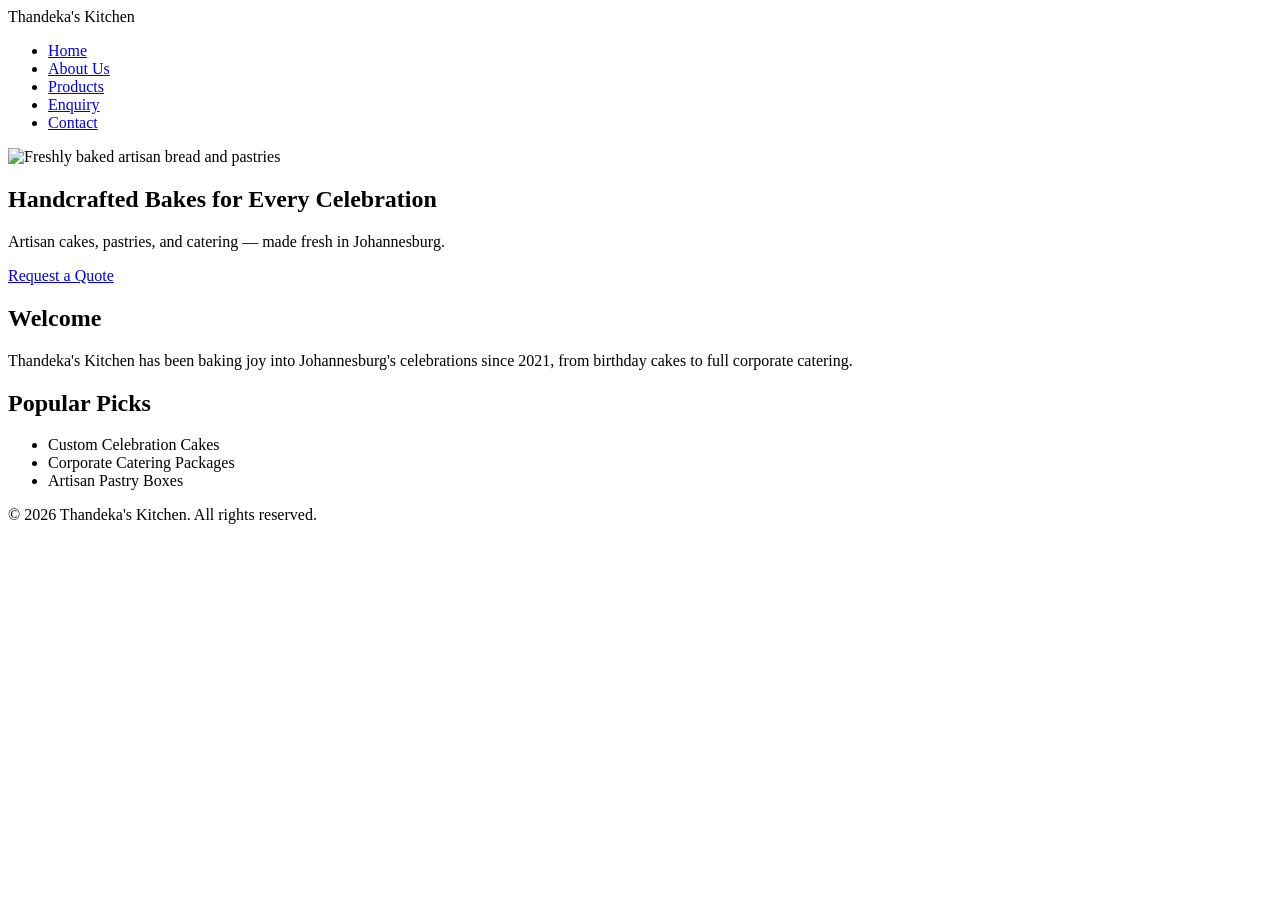
==== index.html @ 2da3014e "Part 1 HTML pages complete and tested" ====
<!DOCTYPE html>
<html lang="en">
<head>
    <meta charset="UTF-8">
    <meta name="viewport" content="width=device-width, initial-scale=1.0">
    <title>Thandeka's Kitchen | Artisan Bakery & Catering</title>
    <link rel="stylesheet" href="css/style.css">
</head>
<body>

    
    <header>
        <div class="logo">Thandeka's Kitchen</div>
        <nav>
            <ul>
                <li><a href="index.html" class="active">Home</a></li>
                <li><a href="about.html">About Us</a></li>
                <li><a href="products.html">Products</a></li>
                <li><a href="enquiry.html">Enquiry</a></li>
                <li><a href="contact.html">Contact</a></li>
            </ul>
        </nav>
    </header>

    
    <main>
        
        <section class="hero">
            <img src="images/hero-bakery.jpg" alt="Freshly baked artisan bread and pastries">
            <h1>Handcrafted Bakes for Every Celebration</h1>
            <p>Artisan cakes, pastries, and catering — made fresh in Johannesburg.</p>
            <a href="enquiry.html" class="cta-button">Request a Quote</a>
        </section>

        
        <section class="intro">
            <h2>Welcome</h2>
            <p>Thandeka's Kitchen has been baking joy into Johannesburg's celebrations since 2021,
               from birthday cakes to full corporate catering.</p>
        </section>

        
        <section class="featured">
            <h2>Popular Picks</h2>
            <ul>
                <li>Custom Celebration Cakes</li>
                <li>Corporate Catering Packages</li>
                <li>Artisan Pastry Boxes</li>
            </ul>
        </section>
    </main>

    
    <footer>
        <p>&copy; 2026 Thandeka's Kitchen. All rights reserved.</p>
    </footer>

    <script src="js/script.js"></script>
</body>
</html>
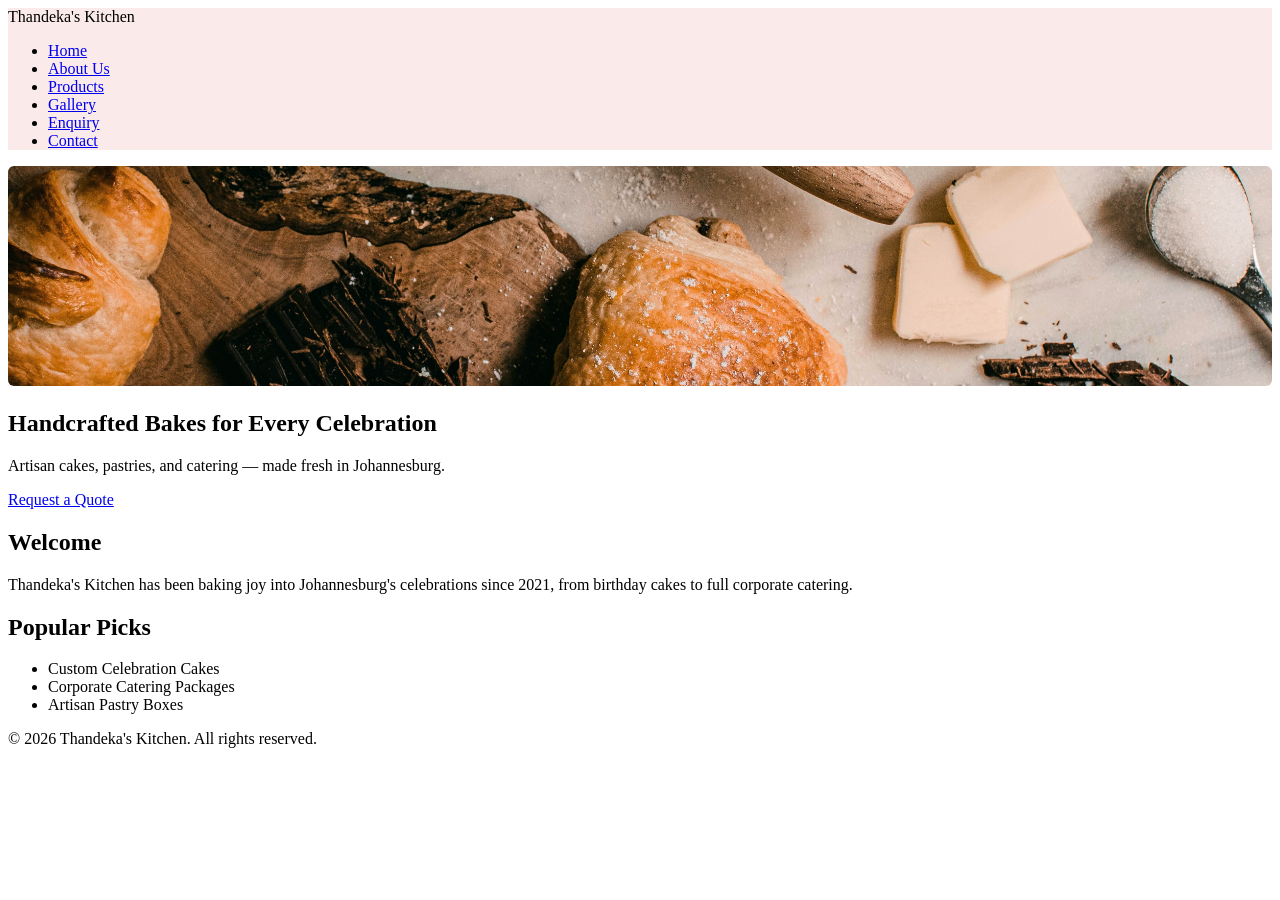
==== commit 03bcbb68: "Update README with Gallery page and colour scheme changes" ====
--- a/index.html
+++ b/index.html
@@ -9,13 +9,15 @@
 <body>
 
     
-    <header>
+    <header style="background-color: #FBEAEA;">
+        
         <div class="logo">Thandeka's Kitchen</div>
         <nav>
             <ul>
                 <li><a href="index.html" class="active">Home</a></li>
                 <li><a href="about.html">About Us</a></li>
                 <li><a href="products.html">Products</a></li>
+                 <li><a href="gallery.html">Gallery</a></li>
                 <li><a href="enquiry.html">Enquiry</a></li>
                 <li><a href="contact.html">Contact</a></li>
             </ul>
@@ -26,7 +28,7 @@
     <main>
         
         <section class="hero">
-            <img src="images/hero-bakery.jpg" alt="Freshly baked artisan bread and pastries">
+            <img src="images/gallery/hero-bakery.jpg" alt="Freshly baked artisan bread and pastries"style="width: 100%; height: 220px; object-fit: cover; border-radius: 6px;">
             <h1>Handcrafted Bakes for Every Celebration</h1>
             <p>Artisan cakes, pastries, and catering — made fresh in Johannesburg.</p>
             <a href="enquiry.html" class="cta-button">Request a Quote</a>
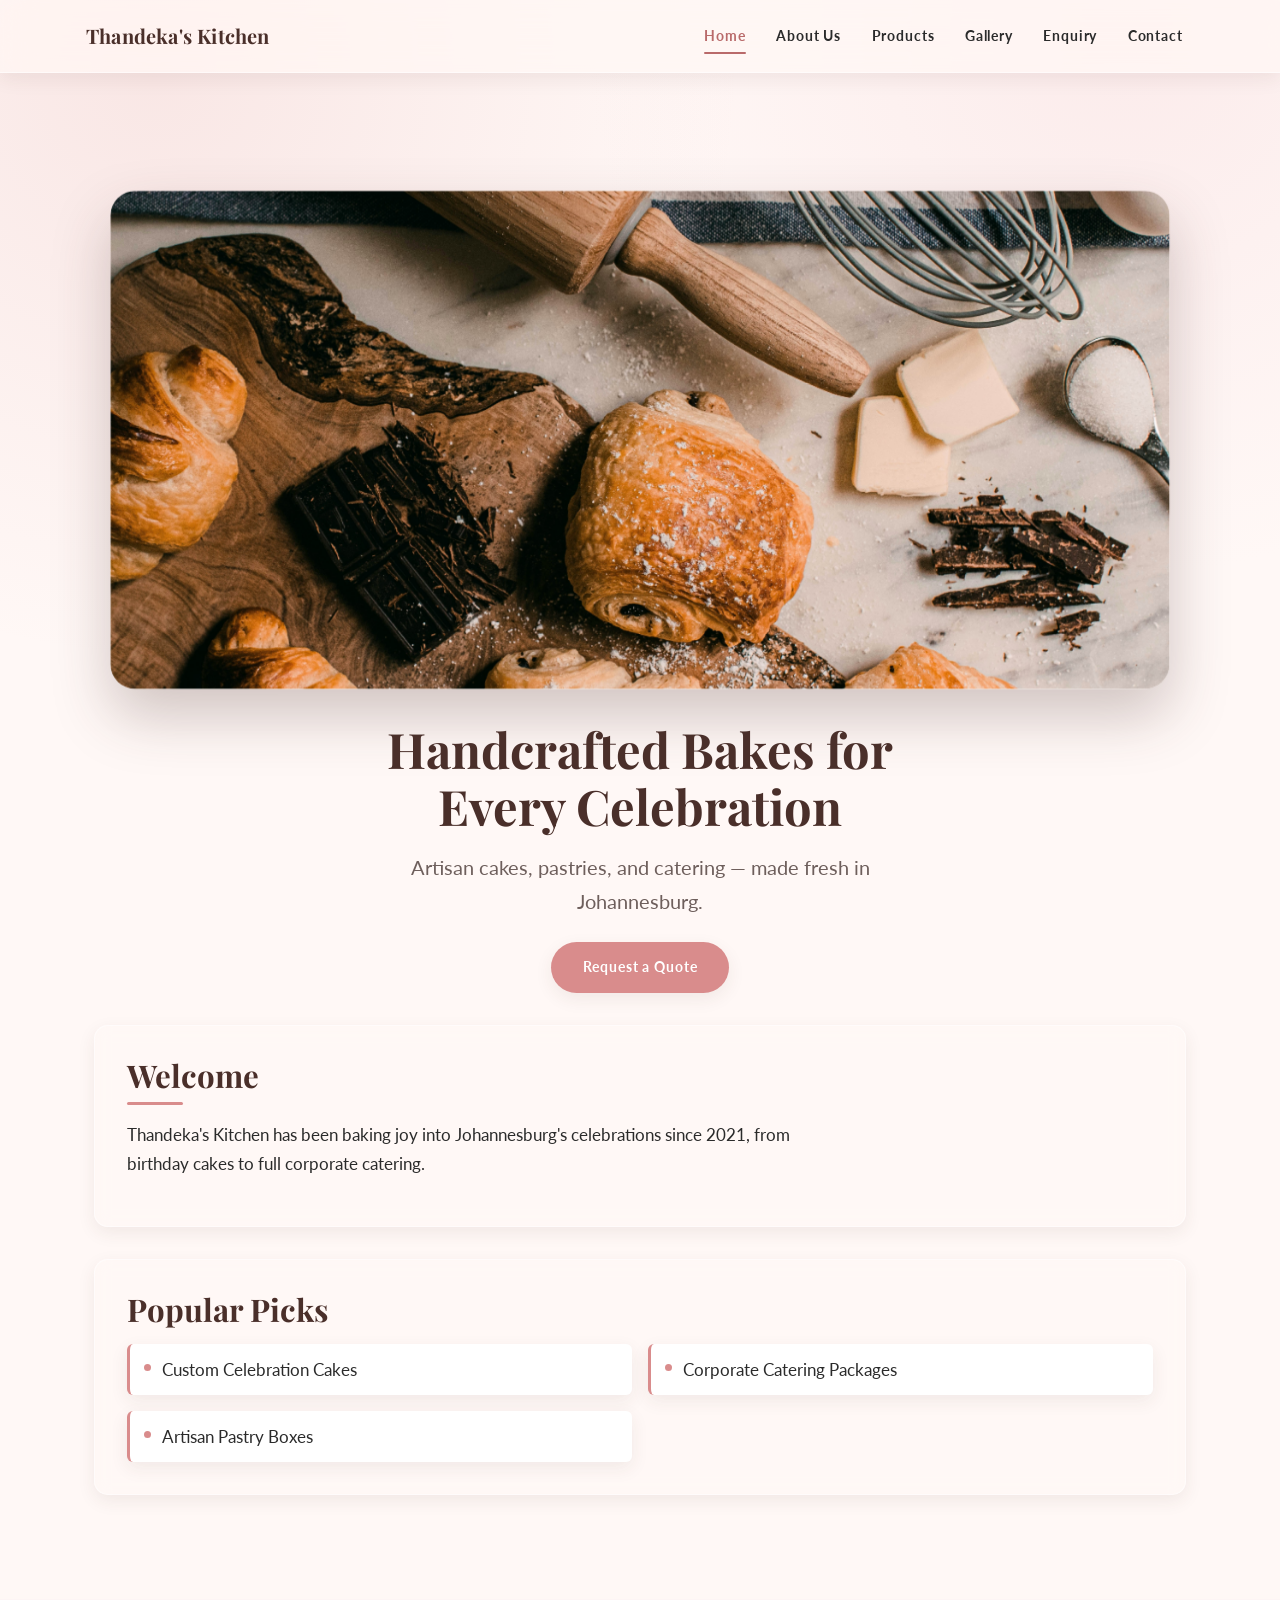
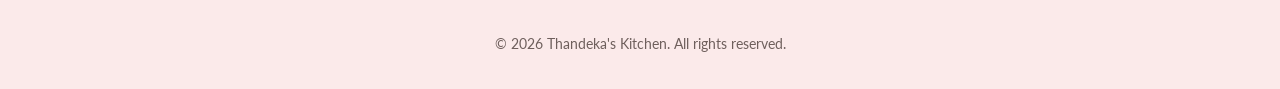
==== commit 68e8f541: "Remove inline styles from HTML and link external stylesheet on all six pages" ====
--- a/index.html
+++ b/index.html
@@ -3,45 +3,68 @@
 <head>
     <meta charset="UTF-8">
     <meta name="viewport" content="width=device-width, initial-scale=1.0">
-    <title>Thandeka's Kitchen | Artisan Bakery & Catering</title>
+    <meta name="description" content="Thandeka's Kitchen is a Johannesburg artisan bakery making custom celebration cakes, pastries and corporate catering since 2021.">
+    <title>Thandeka's Kitchen | Artisan Bakery &amp; Catering</title>
+
+    <!-- Typography: Playfair Display (headings) and Lato (body), as set out in the project proposal -->
+    <link rel="preconnect" href="https://fonts.googleapis.com">
+    <link rel="preconnect" href="https://fonts.gstatic.com" crossorigin>
+    <link href="https://fonts.googleapis.com/css2?family=Lato:wght@400;700&family=Playfair+Display:wght@500;700&display=swap" rel="stylesheet">
+
+    <!-- External stylesheet (Part 2) -->
     <link rel="stylesheet" href="css/style.css">
 </head>
 <body>
 
-    
-    <header style="background-color: #FBEAEA;">
-        
-        <div class="logo">Thandeka's Kitchen</div>
-        <nav>
-            <ul>
-                <li><a href="index.html" class="active">Home</a></li>
-                <li><a href="about.html">About Us</a></li>
-                <li><a href="products.html">Products</a></li>
-                 <li><a href="gallery.html">Gallery</a></li>
-                <li><a href="enquiry.html">Enquiry</a></li>
-                <li><a href="contact.html">Contact</a></li>
-            </ul>
-        </nav>
+    <!-- Keyboard users can jump straight past the navigation -->
+    <a class="skip-link" href="#main-content">Skip to main content</a>
+
+    <!-- Site header: logo, mobile menu button and main navigation -->
+    <header class="site-header">
+        <div class="header-inner">
+            <a class="logo" href="index.html">Thandeka's Kitchen</a>
+
+            <!-- Checkbox stores the open/closed state of the mobile menu (CSS only) -->
+            <input type="checkbox" id="nav-toggle" class="nav-toggle">
+            <label class="nav-toggle-label" for="nav-toggle" aria-label="Open and close the navigation menu"><span></span></label>
+
+            <nav class="site-nav" aria-label="Main navigation">
+                <ul>
+                    <li><a href="index.html" class="active" aria-current="page">Home</a></li>
+                    <li><a href="about.html">About Us</a></li>
+                    <li><a href="products.html">Products</a></li>
+                    <li><a href="gallery.html">Gallery</a></li>
+                    <li><a href="enquiry.html">Enquiry</a></li>
+                    <li><a href="contact.html">Contact</a></li>
+                </ul>
+            </nav>
+        </div>
     </header>
 
-    
-    <main>
-        
+    <main id="main-content">
+
+        <!-- Hero: headline image, tagline and the primary call to action -->
         <section class="hero">
-            <img src="images/gallery/hero-bakery.jpg" alt="Freshly baked artisan bread and pastries"style="width: 100%; height: 220px; object-fit: cover; border-radius: 6px;">
+            <div class="hero-media">
+                <!-- Responsive image: phones load the smaller file, larger screens the full one -->
+                <picture>
+                    <source media="(max-width: 600px)" srcset="images/gallery/hero-bakery-800.jpg">
+                    <img src="images/gallery/hero-bakery.jpg" alt="Freshly baked artisan bread and pastries cooling on a bakery counter">
+                </picture>
+            </div>
             <h1>Handcrafted Bakes for Every Celebration</h1>
             <p>Artisan cakes, pastries, and catering — made fresh in Johannesburg.</p>
             <a href="enquiry.html" class="cta-button">Request a Quote</a>
         </section>
 
-        
+        <!-- Short introduction to the business -->
         <section class="intro">
             <h2>Welcome</h2>
             <p>Thandeka's Kitchen has been baking joy into Johannesburg's celebrations since 2021,
                from birthday cakes to full corporate catering.</p>
         </section>
 
-        
+        <!-- Most-ordered items, linking visitors towards the products page -->
         <section class="featured">
             <h2>Popular Picks</h2>
             <ul>
@@ -52,11 +75,10 @@
         </section>
     </main>
 
-    
-    <footer>
+    <footer class="site-footer">
         <p>&copy; 2026 Thandeka's Kitchen. All rights reserved.</p>
     </footer>
 
     <script src="js/script.js"></script>
 </body>
-</html>+</html>
--- a/css/style.css
+++ b/css/style.css
@@ -0,0 +1,1033 @@
+/* ==========================================================================
+   Thandeka's Kitchen — Main Stylesheet
+   WEDE5020 Part 2: CSS Styling & Responsive Design
+   Author: Phuluso
+   Approach: mobile-first. Base rules target small screens; min-width media
+   queries at the bottom of the file progressively enhance tablet and desktop.
+   ========================================================================== */
+
+/* ==========================================================================
+   1. CSS RESET
+   Removes inconsistent default browser styling (margins, padding, list
+   bullets, box-sizing) so every browser starts from the same baseline.
+   ========================================================================== */
+
+*,
+*::before,
+*::after {
+    box-sizing: border-box;      /* padding/border included in element width */
+    margin: 0;
+    padding: 0;
+}
+
+html {
+    -webkit-text-size-adjust: 100%;   /* stop iOS auto-inflating text */
+    scroll-behavior: smooth;
+}
+
+ul,
+ol {
+    list-style: none;
+}
+
+a {
+    text-decoration: none;
+    color: inherit;
+}
+
+img {
+    display: block;
+    max-width: 100%;             /* responsive images: never overflow parent */
+    height: auto;
+}
+
+input,
+select,
+textarea,
+button {
+    font: inherit;               /* forms inherit site typography */
+    color: inherit;
+}
+
+button {
+    background: none;
+    border: none;
+    cursor: pointer;
+}
+
+/* ==========================================================================
+   2. CUSTOM PROPERTIES (CSS VARIABLES)
+   One place to change the brand. Every colour, font, space and shadow below
+   is referenced by name, so the palette can be adjusted in a single edit.
+   ========================================================================== */
+
+:root {
+    /* --- Brand palette (from the approved project proposal) --- */
+    --clr-blush: #FBEAEA;            /* header / footer background */
+    --clr-cream: #FFF8F6;            /* main content background */
+    --clr-rose: #D98C8C;             /* accent: buttons, links, active nav */
+    --clr-rose-deep: #B96A6A;        /* darker accent for hover / contrast */
+    --clr-cocoa: #4A2F2A;            /* headings — baked, roasted brown */
+    --clr-ink: #2B2B2B;              /* body text */
+    --clr-muted: #6E5F5C;            /* secondary text */
+    --clr-white: #FFFFFF;
+    --clr-line: rgba(74, 47, 42, 0.12);   /* hairline borders */
+
+    /* --- Translucent layers used by the glass-morphism effects --- */
+    --glass-bg: rgba(255, 248, 246, 0.72);
+    --glass-border: rgba(255, 255, 255, 0.55);
+
+    /* --- Typography --- */
+    --font-display: "Playfair Display", "Georgia", "Times New Roman", serif;
+    --font-body: "Lato", "Segoe UI", Arial, sans-serif;
+
+    /* Modular type scale (ratio 1.25 — "major third"), in rem for accessibility.
+       Users who enlarge their browser font size scale the whole site. */
+    --fs-xs: 0.8rem;
+    --fs-sm: 0.9rem;
+    --fs-base: 1rem;
+    --fs-md: 1.25rem;
+    --fs-lg: 1.563rem;
+    --fs-xl: 1.953rem;
+    --fs-2xl: 2.441rem;
+    --fs-3xl: 3.052rem;
+
+    --lh-tight: 1.15;
+    --lh-body: 1.7;
+    --ls-wide: 0.06em;
+
+    /* --- Spacing scale (rem keeps spacing proportional to text size) --- */
+    --sp-1: 0.5rem;
+    --sp-2: 1rem;
+    --sp-3: 1.5rem;
+    --sp-4: 2rem;
+    --sp-5: 3rem;
+    --sp-6: 4.5rem;
+
+    /* --- Shape & depth --- */
+    --radius-sm: 6px;
+    --radius-md: 14px;
+    --radius-lg: 26px;
+    --shadow-soft: 0 6px 18px rgba(74, 47, 42, 0.08);
+    --shadow-lift: 0 18px 38px rgba(74, 47, 42, 0.18);
+    --shadow-deep: 0 28px 60px rgba(74, 47, 42, 0.26);
+
+    /* --- Motion --- */
+    --ease: cubic-bezier(0.22, 0.61, 0.36, 1);
+    --speed: 0.35s;
+
+    /* --- Layout --- */
+    --measure: 68ch;             /* comfortable reading line length */
+    --wrap: 1140px;              /* max content width on desktop */
+}
+
+/* ==========================================================================
+   3. BASE / DEFAULT STYLES
+   Site-wide defaults for typography, colour and rhythm.
+   ========================================================================== */
+
+body {
+    background-color: var(--clr-cream);
+    color: var(--clr-ink);
+    font-family: var(--font-body);
+    font-size: var(--fs-base);
+    line-height: var(--lh-body);
+    /* Subtle warm vignette: two soft radial "oven glows" behind the page.
+       Fixed attachment keeps it still while the content scrolls. */
+    background-image:
+        radial-gradient(circle at 12% 8%, rgba(217, 140, 140, 0.16), transparent 42%),
+        radial-gradient(circle at 88% 4%, rgba(251, 234, 234, 0.9), transparent 38%);
+    background-attachment: fixed;
+}
+
+h1, h2, h3 {
+    font-family: var(--font-display);
+    color: var(--clr-cocoa);
+    line-height: var(--lh-tight);
+    font-weight: 700;
+}
+
+h1 { font-size: var(--fs-2xl); }
+h2 { font-size: var(--fs-xl); }
+h3 { font-size: var(--fs-lg); }
+
+p {
+    max-width: var(--measure);
+    margin-bottom: var(--sp-2);
+    color: var(--clr-ink);
+}
+
+strong { font-weight: 700; }
+
+/* Text selection tinted with the brand accent. */
+::selection {
+    background-color: var(--clr-rose);
+    color: var(--clr-white);
+}
+
+/* Keyboard focus ring — visible, on-brand, and never removed.
+   :focus-visible shows it for keyboard users without flashing on mouse clicks. */
+:focus-visible {
+    outline: 3px solid var(--clr-rose-deep);
+    outline-offset: 3px;
+    border-radius: var(--radius-sm);
+}
+
+/* Screen-reader-only helper (used for the skip link and hidden labels). */
+.visually-hidden {
+    position: absolute;
+    width: 1px;
+    height: 1px;
+    overflow: hidden;
+    clip: rect(0 0 0 0);
+    white-space: nowrap;
+}
+
+/* Skip link: first tab stop on every page, hidden until focused. */
+.skip-link {
+    position: absolute;
+    top: -100%;
+    left: var(--sp-2);
+    z-index: 100;
+    padding: var(--sp-1) var(--sp-2);
+    background-color: var(--clr-cocoa);
+    color: var(--clr-white);
+    border-radius: 0 0 var(--radius-sm) var(--radius-sm);
+}
+
+.skip-link:focus {
+    top: 0;
+}
+
+/* --------------------------------------------------------------------------
+   Main content wrapper — one rule that centres and pads every page.
+   The cascade does the rest: individual pages add no layout code of their own.
+   -------------------------------------------------------------------------- */
+
+main {
+    width: 100%;
+    max-width: var(--wrap);
+    margin: 0 auto;
+    padding: var(--sp-4) var(--sp-2) var(--sp-6);
+}
+
+/* Vertical rhythm between the top-level blocks of every page. */
+main > section,
+main > form,
+main > h1,
+main > p {
+    margin-bottom: var(--sp-4);
+}
+
+/* ==========================================================================
+   4. HEADER & NAVIGATION
+   Sticky glass-morphism bar: a translucent blush panel that blurs the page
+   content scrolling underneath it (backdrop-filter).
+   ========================================================================== */
+
+.site-header {
+    position: sticky;
+    top: 0;
+    z-index: 50;
+    background-color: var(--glass-bg);
+    /* GLASS-MORPHISM: blur + saturate whatever sits behind the bar. */
+    -webkit-backdrop-filter: blur(16px) saturate(160%);
+    backdrop-filter: blur(16px) saturate(160%);
+    border-bottom: 1px solid var(--glass-border);
+    box-shadow: var(--shadow-soft);
+}
+
+.header-inner {
+    display: flex;                       /* FLEXBOX: logo left, nav right */
+    flex-wrap: wrap;
+    align-items: center;
+    justify-content: space-between;
+    gap: var(--sp-2);
+    width: 100%;
+    max-width: var(--wrap);
+    margin: 0 auto;
+    padding: var(--sp-2);
+}
+
+.logo {
+    font-family: var(--font-display);
+    font-size: var(--fs-md);
+    font-weight: 700;
+    letter-spacing: 0.01em;
+    color: var(--clr-cocoa);
+    transition: color var(--speed) var(--ease);
+}
+
+.logo:hover,
+.logo:focus-visible {
+    color: var(--clr-rose-deep);
+}
+
+/* --- CSS-only mobile menu -------------------------------------------------
+   A hidden checkbox stores the open/closed state; the label is the visible
+   hamburger button. No JavaScript is needed for Part 2.
+   -------------------------------------------------------------------------- */
+
+.nav-toggle {
+    position: absolute;
+    opacity: 0;                      /* hidden but still keyboard-focusable */
+    width: 1px;
+    height: 1px;
+}
+
+.nav-toggle-label {
+    display: block;
+    width: 44px;                     /* 44px = comfortable touch target */
+    height: 44px;
+    padding: 12px 9px;
+    cursor: pointer;
+    border-radius: var(--radius-sm);
+    transition: background-color var(--speed) var(--ease);
+}
+
+.nav-toggle-label:hover {
+    background-color: rgba(217, 140, 140, 0.18);
+}
+
+/* The three bars: one real span plus its two pseudo-elements. */
+.nav-toggle-label span,
+.nav-toggle-label span::before,
+.nav-toggle-label span::after {
+    display: block;
+    height: 2px;
+    background-color: var(--clr-cocoa);
+    border-radius: 2px;
+    transition: transform var(--speed) var(--ease), opacity 0.2s linear;
+}
+
+.nav-toggle-label span::before,
+.nav-toggle-label span::after {
+    content: "";
+    position: relative;
+}
+
+.nav-toggle-label span::before { top: -8px; }
+.nav-toggle-label span::after  { top: 6px; }
+
+/* Checked state: bars rotate into a clean "X". */
+.nav-toggle:checked + .nav-toggle-label span {
+    background-color: transparent;
+}
+
+.nav-toggle:checked + .nav-toggle-label span::before {
+    transform: translateY(8px) rotate(45deg);
+}
+
+.nav-toggle:checked + .nav-toggle-label span::after {
+    transform: translateY(-6px) rotate(-45deg);
+}
+
+/* Focus ring for the hamburger when reached by keyboard. */
+.nav-toggle:focus-visible + .nav-toggle-label {
+    outline: 3px solid var(--clr-rose-deep);
+    outline-offset: 2px;
+}
+
+/* Mobile: the menu is collapsed to zero height until the checkbox is ticked. */
+.site-nav {
+    flex-basis: 100%;
+    max-height: 0;
+    overflow: hidden;
+    transition: max-height var(--speed) var(--ease);
+}
+
+.nav-toggle:checked ~ .site-nav {
+    max-height: 26rem;
+}
+
+.site-nav ul {
+    display: flex;
+    flex-direction: column;
+    gap: var(--sp-1);
+    padding: var(--sp-1) 0 var(--sp-2);
+}
+
+.site-nav a {
+    display: block;
+    position: relative;
+    padding: var(--sp-1) var(--sp-2);
+    font-size: var(--fs-sm);
+    font-weight: 700;
+    letter-spacing: var(--ls-wide);
+    color: var(--clr-ink);
+    border-radius: var(--radius-sm);
+    transition: color var(--speed) var(--ease),
+                background-color var(--speed) var(--ease);
+}
+
+/* PSEUDO-CLASSES: hover, focus and active states for every nav link. */
+.site-nav a:hover,
+.site-nav a:focus-visible {
+    color: var(--clr-rose-deep);
+    background-color: rgba(217, 140, 140, 0.14);
+}
+
+.site-nav a:active {
+    transform: translateY(1px);
+}
+
+/* Current page marker. */
+.site-nav a.active {
+    color: var(--clr-rose-deep);
+}
+
+/* ==========================================================================
+   5. BUTTONS & CALLS TO ACTION
+   ========================================================================== */
+
+.cta-button,
+button[type="submit"] {
+    display: inline-block;
+    padding: 0.85rem 2rem;
+    background-color: var(--clr-rose);
+    color: var(--clr-white);
+    font-weight: 700;
+    font-size: var(--fs-sm);
+    letter-spacing: var(--ls-wide);
+    border-radius: 999px;
+    box-shadow: var(--shadow-soft);
+    transition: transform var(--speed) var(--ease),
+                box-shadow var(--speed) var(--ease),
+                background-color var(--speed) var(--ease);
+}
+
+.cta-button:hover,
+.cta-button:focus-visible,
+button[type="submit"]:hover,
+button[type="submit"]:focus-visible {
+    background-color: var(--clr-rose-deep);
+    transform: translateY(-3px);
+    box-shadow: var(--shadow-lift);
+}
+
+.cta-button:active,
+button[type="submit"]:active {
+    transform: translateY(0);
+    box-shadow: var(--shadow-soft);
+}
+
+/* ==========================================================================
+   6. HOMEPAGE HERO — the one bold moment on the site
+   The hero image sits on a 3D stage: the parent sets a perspective, the image
+   is rotated back in space (rotateX) so it reads like a tray tilting towards
+   the viewer, then settles flat on hover.
+   ========================================================================== */
+
+.hero {
+    position: relative;
+    perspective: 1100px;                 /* 3D: depth of the viewing frustum */
+    text-align: center;
+    padding-top: var(--sp-3);
+}
+
+.hero-media {
+    transform-style: preserve-3d;        /* children keep their 3D position */
+    margin-bottom: var(--sp-4);
+}
+
+.hero-media img {
+    width: 100%;
+    height: 240px;
+    object-fit: cover;
+    border-radius: var(--radius-lg);
+    box-shadow: var(--shadow-deep);
+    transform: rotateX(9deg) scale(0.97);
+    transform-origin: center bottom;
+    transition: transform 0.7s var(--ease), box-shadow 0.7s var(--ease);
+    animation: hero-rise 1.1s var(--ease) both;   /* one page-load moment */
+}
+
+.hero-media:hover img,
+.hero-media:focus-within img {
+    transform: rotateX(0deg) scale(1);
+    box-shadow: var(--shadow-lift);
+}
+
+/* Warm glow bleeding out from under the hero image, blurred into the page. */
+.hero-media::after {
+    content: "";
+    position: absolute;
+    left: 12%;
+    right: 12%;
+    top: 62%;
+    height: 90px;
+    background-color: var(--clr-rose);
+    filter: blur(46px);                  /* BLUR EFFECT */
+    opacity: 0.45;
+    border-radius: 50%;
+    z-index: -1;
+}
+
+.hero h1 {
+    font-size: var(--fs-2xl);
+    margin-bottom: var(--sp-2);
+    animation: fade-up 0.8s 0.15s var(--ease) both;
+}
+
+.hero > p {
+    max-width: 46ch;
+    margin: 0 auto var(--sp-3);
+    font-size: var(--fs-md);
+    color: var(--clr-muted);
+    animation: fade-up 0.8s 0.3s var(--ease) both;
+}
+
+.hero .cta-button {
+    animation: fade-up 0.8s 0.45s var(--ease) both;
+}
+
+/* Keyframes for the single orchestrated page-load sequence. */
+@keyframes hero-rise {
+    from { opacity: 0; transform: rotateX(18deg) translateY(28px) scale(0.94); }
+    to   { opacity: 1; transform: rotateX(9deg) translateY(0) scale(0.97); }
+}
+
+@keyframes fade-up {
+    from { opacity: 0; transform: translateY(14px); }
+    to   { opacity: 1; transform: translateY(0); }
+}
+
+/* ==========================================================================
+   7. CONTENT PANELS
+   One shared "card" treatment, reused by every content section on every page
+   through a grouped selector — the cascade keeps the selector count low.
+   ========================================================================== */
+
+.intro,
+.featured,
+.our-story,
+.mission-vision,
+.team,
+.product-category,
+.contact-info,
+.map,
+.contact-form,
+.enquiry-panel {
+    padding: var(--sp-3);
+    background-color: var(--glass-bg);
+    -webkit-backdrop-filter: blur(8px);
+    backdrop-filter: blur(8px);           /* frosted panel over the page glow */
+    border: 1px solid var(--glass-border);
+    border-radius: var(--radius-md);
+    box-shadow: var(--shadow-soft);
+    transition: transform var(--speed) var(--ease),
+                box-shadow var(--speed) var(--ease);
+}
+
+.intro h2,
+.featured h2,
+.our-story h1,
+.mission-vision h2,
+.team h2,
+.product-category h2,
+.contact-info h2,
+.map h2,
+.contact-form h2 {
+    margin-bottom: var(--sp-2);
+}
+
+/* A short rose rule under panel headings — a structural divider, not decoration:
+   it marks where each block of content begins. */
+.product-category h2::after,
+.intro h2::after,
+.our-story h1::after {
+    content: "";
+    display: block;
+    width: 3.5rem;
+    height: 3px;
+    margin-top: var(--sp-1);
+    background-color: var(--clr-rose);
+    border-radius: 2px;
+}
+
+/* --- Featured / product lists --- */
+.featured ul,
+.product-category ul {
+    display: grid;
+    gap: var(--sp-1);
+    margin-top: var(--sp-2);
+}
+
+.featured li,
+.product-category li {
+    padding: 0.7rem 0.9rem 0.7rem 2rem;
+    position: relative;
+    background-color: var(--clr-white);
+    border-left: 3px solid var(--clr-rose);
+    border-radius: var(--radius-sm);
+    box-shadow: var(--shadow-soft);
+    transition: transform var(--speed) var(--ease),
+                border-color var(--speed) var(--ease);
+}
+
+/* Small wheat-coloured dot standing in for a bullet. */
+.featured li::before,
+.product-category li::before {
+    content: "";
+    position: absolute;
+    left: 0.9rem;
+    top: 1.25rem;
+    width: 7px;
+    height: 7px;
+    background-color: var(--clr-rose);
+    border-radius: 50%;
+}
+
+.featured li:hover,
+.product-category li:hover {
+    transform: translateX(5px);
+    border-color: var(--clr-rose-deep);
+}
+
+/* --- About page: founder portrait --- */
+.our-story img,
+.story-media img {
+    width: 100%;
+    max-height: 420px;
+    object-fit: cover;
+    border-radius: var(--radius-md);
+    box-shadow: var(--shadow-lift);
+    margin: var(--sp-2) 0;
+    filter: saturate(105%);
+    transition: transform var(--speed) var(--ease), filter var(--speed) var(--ease);
+}
+
+.our-story img:hover {
+    transform: scale(1.015);
+    filter: saturate(115%);
+}
+
+/* --- Mission & vision: two columns on wider screens --- */
+.mission-vision h2:nth-of-type(2) {
+    margin-top: var(--sp-3);
+}
+
+/* ==========================================================================
+   8. GALLERY GRID
+   CSS GRID with auto-fit so the number of columns follows the viewport.
+   Each tile tilts in 3D towards the cursor's side of the grid on hover.
+   ========================================================================== */
+
+.gallery-grid {
+    display: grid;
+    grid-template-columns: 1fr;
+    gap: var(--sp-2);
+    perspective: 1200px;
+}
+
+.gallery-grid img {
+    width: 100%;
+    height: 220px;
+    object-fit: cover;
+    border-radius: var(--radius-md);
+    box-shadow: var(--shadow-soft);
+    filter: saturate(100%);
+    transform-style: preserve-3d;
+    transition: transform 0.5s var(--ease),
+                box-shadow 0.5s var(--ease),
+                filter 0.5s var(--ease);
+}
+
+/* 3D lift + warm saturation on hover, and the same on keyboard focus. */
+.gallery-grid img:hover,
+.gallery-grid img:focus-visible {
+    transform: translateY(-8px) rotateX(6deg) rotateY(-5deg) scale(1.03);
+    box-shadow: var(--shadow-deep);
+    filter: saturate(118%) contrast(104%);
+}
+
+/* Tiles in even positions tilt the opposite way, so the grid feels hand-set
+   rather than mechanical. */
+.gallery-grid img:nth-child(even):hover {
+    transform: translateY(-8px) rotateX(6deg) rotateY(5deg) scale(1.03);
+}
+
+/* ==========================================================================
+   9. FORMS (enquiry.html and contact.html)
+   ========================================================================== */
+
+form {
+    display: grid;
+    gap: var(--sp-1);
+    padding: var(--sp-3);
+    background-color: var(--clr-white);
+    border: 1px solid var(--clr-line);
+    border-radius: var(--radius-md);
+    box-shadow: var(--shadow-soft);
+}
+
+form label {
+    font-size: var(--fs-sm);
+    font-weight: 700;
+    color: var(--clr-cocoa);
+    margin-top: var(--sp-1);
+}
+
+form input,
+form select,
+form textarea {
+    width: 100%;
+    padding: 0.75rem 0.9rem;
+    background-color: var(--clr-cream);
+    border: 1px solid var(--clr-line);
+    border-radius: var(--radius-sm);
+    transition: border-color var(--speed) var(--ease),
+                box-shadow var(--speed) var(--ease),
+                background-color var(--speed) var(--ease);
+}
+
+form textarea {
+    resize: vertical;
+    min-height: 8rem;
+}
+
+/* PSEUDO-CLASSES on form controls: hover, focus and live validity feedback. */
+form input:hover,
+form select:hover,
+form textarea:hover {
+    border-color: var(--clr-rose);
+}
+
+form input:focus,
+form select:focus,
+form textarea:focus {
+    outline: none;
+    background-color: var(--clr-white);
+    border-color: var(--clr-rose-deep);
+    box-shadow: 0 0 0 4px rgba(217, 140, 140, 0.22);
+}
+
+/* A field the visitor has filled in correctly turns quietly green-free —
+   the accent simply confirms it, without shouting. */
+form input:required:valid,
+form textarea:required:valid {
+    border-color: var(--clr-rose);
+}
+
+form button[type="submit"] {
+    justify-self: start;
+    margin-top: var(--sp-2);
+}
+
+/* ==========================================================================
+   10. CONTACT PAGE MAP PLACEHOLDER
+   Styled now so the Part 3 Google Maps embed drops straight in.
+   ========================================================================== */
+
+#map-embed {
+    min-height: 240px;
+    display: grid;
+    place-items: center;
+    background-color: var(--clr-blush);
+    border: 2px dashed var(--clr-rose);
+    border-radius: var(--radius-md);
+    color: var(--clr-muted);
+    font-size: var(--fs-sm);
+}
+
+/* The label only appears while the div is still empty, so the Part 3 map embed
+   will replace it automatically. */
+#map-embed:empty::after {
+    content: "Interactive map coming soon";
+    opacity: 0.85;
+}
+
+/* Inline links inside body copy (phone number, email address). */
+.contact-info a {
+    color: var(--clr-rose-deep);
+    font-weight: 700;
+    border-bottom: 1px solid transparent;
+    transition: border-color var(--speed) var(--ease), color var(--speed) var(--ease);
+}
+
+.contact-info a:hover,
+.contact-info a:focus-visible {
+    color: var(--clr-cocoa);
+    border-bottom-color: var(--clr-rose);
+}
+
+/* A form already sitting inside a styled panel does not need a second panel. */
+.contact-form form {
+    padding: 0;
+    background: none;
+    border: none;
+    box-shadow: none;
+}
+
+/* ==========================================================================
+   11. FOOTER
+   ========================================================================== */
+
+.site-footer {
+    background-color: var(--clr-blush);
+    border-top: 1px solid var(--glass-border);
+    padding: var(--sp-4) var(--sp-2);
+    text-align: center;
+}
+
+.site-footer p {
+    max-width: none;
+    margin: 0;
+    font-size: var(--fs-sm);
+    color: var(--clr-muted);
+}
+
+/* ==========================================================================
+   12. RESPONSIVE DESIGN — BREAKPOINTS
+   Mobile-first: everything above is the phone layout. These min-width queries
+   add tablet and desktop behaviour.
+     - 640px and up : small tablets / large phones in landscape
+     - 900px and up : tablets and small laptops (full horizontal nav)
+     - 1200px and up: desktop
+   ========================================================================== */
+
+/* --- TABLET (small) : 640px and up --- */
+@media screen and (min-width: 40em) {   /* 40em = 640px */
+
+    main {
+        padding: var(--sp-5) var(--sp-3) var(--sp-6);
+    }
+
+    h1 { font-size: var(--fs-3xl); }
+
+    .hero-media img { height: 340px; }
+
+    /* Two-column gallery. */
+    .gallery-grid {
+        grid-template-columns: repeat(2, 1fr);
+        gap: var(--sp-3);
+    }
+
+    /* Product and featured lists gain a second column. */
+    .featured ul,
+    .product-category ul {
+        grid-template-columns: repeat(2, 1fr);
+        gap: var(--sp-2);
+    }
+
+    /* Panels get more breathing room. */
+    .intro,
+    .featured,
+    .our-story,
+    .mission-vision,
+    .team,
+    .product-category,
+    .contact-info,
+    .map,
+    .contact-form {
+        padding: var(--sp-4);
+    }
+
+    form {
+        padding: var(--sp-4);
+    }
+}
+
+/* --- TABLET / SMALL LAPTOP : 900px and up --- */
+@media screen and (min-width: 56.25em) {   /* 56.25em = 900px */
+
+    /* NAVIGATION ADJUSTMENT: the hamburger disappears and the menu becomes a
+       permanent horizontal bar. */
+    .nav-toggle,
+    .nav-toggle-label {
+        display: none;
+    }
+
+    .site-nav {
+        flex-basis: auto;
+        max-height: none;
+        overflow: visible;
+    }
+
+    .site-nav ul {
+        flex-direction: row;
+        align-items: center;
+        gap: var(--sp-1);
+        padding: 0;
+    }
+
+    .site-nav a {
+        padding: var(--sp-1) 0.7rem;
+        background-color: transparent;
+    }
+
+    /* Animated underline that grows from the centre — desktop only, because it
+       relies on hover. */
+    .site-nav a::after {
+        content: "";
+        position: absolute;
+        left: 0.7rem;
+        right: 0.7rem;
+        bottom: 0.15rem;
+        height: 2px;
+        background-color: var(--clr-rose-deep);
+        border-radius: 2px;
+        transform: scaleX(0);
+        transform-origin: center;
+        transition: transform var(--speed) var(--ease);
+    }
+
+    .site-nav a:hover::after,
+    .site-nav a:focus-visible::after,
+    .site-nav a.active::after {
+        transform: scaleX(1);
+    }
+
+    .site-nav a:hover,
+    .site-nav a:focus-visible {
+        background-color: transparent;
+    }
+
+    /* Hero becomes a wide, cinematic band. */
+    .hero-media img { height: 440px; }
+
+    .hero h1 {
+        font-size: var(--fs-3xl);
+        max-width: 18ch;
+        margin-left: auto;
+        margin-right: auto;
+    }
+
+    /* About page: story text beside the founder portrait. */
+    .our-story {
+        display: grid;
+        grid-template-columns: 1.1fr 1fr;
+        grid-template-areas:
+            "heading heading"
+            "text    image";
+        column-gap: var(--sp-4);
+        align-items: center;
+    }
+
+    .our-story h1      { grid-area: heading; }
+    .our-story p       { grid-area: text; }
+    .our-story picture { grid-area: image; }
+    .our-story img     { margin: 0; }
+
+    /* Mission and vision side by side. */
+    .mission-vision {
+        display: grid;
+        grid-template-columns: 1fr 1fr;
+        column-gap: var(--sp-4);
+    }
+
+    .mission-vision h2:nth-of-type(2) { margin-top: 0; }
+
+    /* Three-column gallery. */
+    .gallery-grid {
+        grid-template-columns: repeat(3, 1fr);
+    }
+
+    /* Contact page: details and map on the left, form on the right. */
+    .contact-form {
+        margin-top: 0;
+    }
+
+    /* Two-column form: labels in a narrow left column, fields on the right.
+       The markup is label, field, label, field... so auto-placement lines the
+       pairs up row by row without any extra wrapper elements. */
+    form {
+        grid-template-columns: max-content minmax(0, 1fr);
+        column-gap: var(--sp-3);
+        row-gap: var(--sp-2);
+        max-width: 46rem;
+    }
+
+    form label {
+        align-self: center;
+        margin-top: 0;
+        text-align: right;
+    }
+
+    /* The message label sits at the top of its tall textarea. */
+    form label[for="message"],
+    form label[for="c-message"] {
+        align-self: start;
+        padding-top: 0.75rem;
+    }
+
+    form button[type="submit"] {
+        grid-column: 2;                  /* aligned with the fields above it */
+        margin-top: 0;
+    }
+}
+
+/* --- DESKTOP : 1200px and up --- */
+@media screen and (min-width: 75em) {   /* 75em = 1200px */
+
+    :root {
+        --fs-base: 1.05rem;              /* slightly larger reading size */
+    }
+
+    main {
+        padding: var(--sp-6) var(--sp-3);
+    }
+
+    .hero-media img { height: 520px; }
+
+    /* Product categories laid out as a three-across grid of panels. */
+    main > .product-category {
+        margin-bottom: var(--sp-3);
+    }
+
+    .gallery-grid img { height: 260px; }
+
+    /* Panels lift slightly on hover — depth, used sparingly. */
+    .product-category:hover,
+    .intro:hover {
+        transform: translateY(-4px);
+        box-shadow: var(--shadow-lift);
+    }
+}
+
+/* ==========================================================================
+   13. ACCESSIBILITY & PRINT
+   ========================================================================== */
+
+/* Respect the operating-system "reduce motion" setting: all animation and
+   transform-based movement is switched off for visitors who ask for it. */
+@media (prefers-reduced-motion: reduce) {
+    *,
+    *::before,
+    *::after {
+        animation-duration: 0.01ms !important;
+        animation-iteration-count: 1 !important;
+        transition-duration: 0.01ms !important;
+        scroll-behavior: auto !important;
+    }
+
+    .hero-media img {
+        transform: none;
+    }
+}
+
+/* Higher-contrast borders for visitors using a high-contrast display mode. */
+@media (prefers-contrast: more) {
+    :root {
+        --clr-muted: #4A3B38;
+        --clr-line: rgba(74, 47, 42, 0.4);
+    }
+}
+
+/* Clean, ink-friendly print layout. */
+@media print {
+    .site-header,
+    .cta-button,
+    #map-embed {
+        display: none;
+    }
+
+    body {
+        background: #FFFFFF;
+        color: #000000;
+    }
+
+    main {
+        max-width: 100%;
+    }
+}
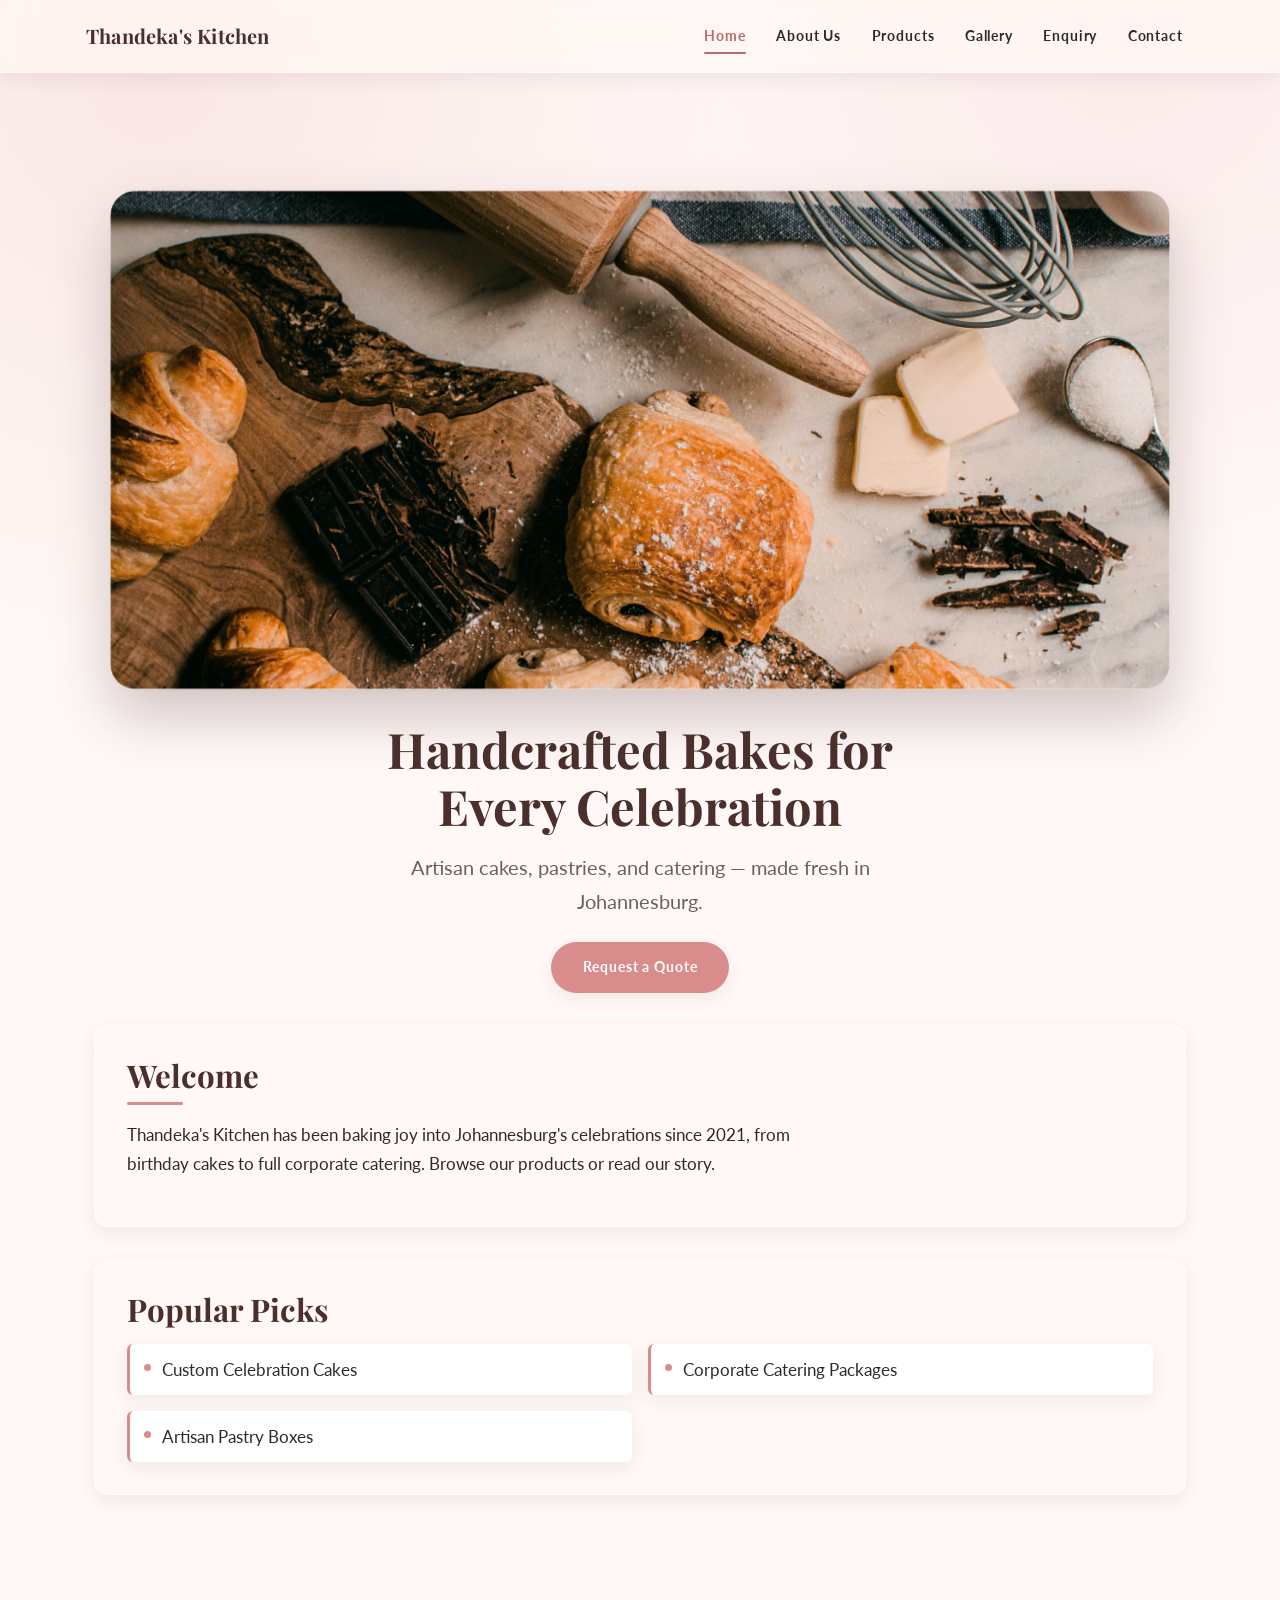
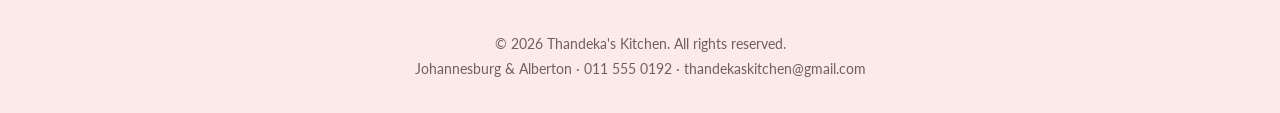
==== commit 1de09191: "Update pages: SEO meta tags, structured data, form markup, map and product search" ====
--- a/index.html
+++ b/index.html
@@ -3,8 +3,25 @@
 <head>
     <meta charset="UTF-8">
     <meta name="viewport" content="width=device-width, initial-scale=1.0">
-    <meta name="description" content="Thandeka's Kitchen is a Johannesburg artisan bakery making custom celebration cakes, pastries and corporate catering since 2021.">
-    <title>Thandeka's Kitchen | Artisan Bakery &amp; Catering</title>
+    <title>Artisan Bakery &amp; Cakes in Johannesburg | Thandeka's Kitchen</title>
+    <meta name="description" content="Thandeka's Kitchen is a Johannesburg artisan bakery making custom celebration cakes, fresh pastries and corporate catering. Get a quote today.">
+    <meta name="keywords" content="artisan bakery Johannesburg, celebration cakes, custom birthday cakes, wedding cakes Johannesburg, corporate catering, fresh pastries">
+    <meta name="author" content="Phuluso">
+    <meta name="robots" content="index, follow">
+    <meta name="theme-color" content="#FBEAEA">
+    <meta name="referrer" content="strict-origin-when-cross-origin">
+    <link rel="canonical" href="https://phuluso-11.github.io/thandekas-kitchen/">
+    <link rel="icon" href="data:image/svg+xml,%3Csvg xmlns=%22http://www.w3.org/2000/svg%22 viewBox=%220 0 100 100%22%3E%3Ctext y=%22.9em%22 font-size=%2290%22>🧁%3C/text>%3C/svg%3E">
+
+    <!-- Open Graph and Twitter tags control how the page looks when shared on social media -->
+    <meta property="og:type" content="website">
+    <meta property="og:site_name" content="Thandeka's Kitchen">
+    <meta property="og:locale" content="en_ZA">
+    <meta property="og:title" content="Artisan Bakery &amp; Cakes in Johannesburg | Thandeka's Kitchen">
+    <meta property="og:description" content="Thandeka's Kitchen is a Johannesburg artisan bakery making custom celebration cakes, fresh pastries and corporate catering. Get a quote today.">
+    <meta property="og:url" content="https://phuluso-11.github.io/thandekas-kitchen/">
+    <meta property="og:image" content="https://phuluso-11.github.io/thandekas-kitchen/images/gallery/artisan-bakery-bread-pastries-counter.jpg">
+    <meta name="twitter:card" content="summary_large_image">
 
     <!-- Typography: Playfair Display (headings) and Lato (body), as set out in the project proposal -->
     <link rel="preconnect" href="https://fonts.googleapis.com">
@@ -13,6 +30,29 @@
 
     <!-- External stylesheet (Part 2) -->
     <link rel="stylesheet" href="css/style.css">
+
+    <!-- Structured data (schema.org Bakery) helps search engines show local business details -->
+    <script type="application/ld+json">
+    {
+      "@context": "https://schema.org",
+      "@type": "Bakery",
+      "name": "Thandeka's Kitchen",
+      "url": "https://phuluso-11.github.io/thandekas-kitchen/",
+      "image": "https://phuluso-11.github.io/thandekas-kitchen/images/gallery/artisan-bakery-bread-pastries-counter.jpg",
+      "description": "Johannesburg artisan bakery making custom celebration cakes, fresh pastries and corporate catering since 2021.",
+      "telephone": "+27115550192",
+      "email": "thandekaskitchen@gmail.com",
+      "foundingDate": "2021",
+      "priceRange": "R65 - R1,800+",
+      "address": {
+        "@type": "PostalAddress",
+        "streetAddress": "Trefnant Road",
+        "addressLocality": "Johannesburg",
+        "postalCode": "2196",
+        "addressCountry": "ZA"
+      }
+    }
+    </script>
 </head>
 <body>
 
@@ -48,8 +88,8 @@
             <div class="hero-media">
                 <!-- Responsive image: phones load the smaller file, larger screens the full one -->
                 <picture>
-                    <source media="(max-width: 600px)" srcset="images/gallery/hero-bakery-800.jpg">
-                    <img src="images/gallery/hero-bakery.jpg" alt="Freshly baked artisan bread and pastries cooling on a bakery counter">
+                    <source media="(max-width: 600px)" srcset="images/gallery/artisan-bakery-bread-pastries-counter-800.jpg">
+                    <img src="images/gallery/artisan-bakery-bread-pastries-counter.jpg" alt="Freshly baked artisan bread and pastries cooling on a bakery counter">
                 </picture>
             </div>
             <h1>Handcrafted Bakes for Every Celebration</h1>
@@ -61,24 +101,26 @@
         <section class="intro">
             <h2>Welcome</h2>
             <p>Thandeka's Kitchen has been baking joy into Johannesburg's celebrations since 2021,
-               from birthday cakes to full corporate catering.</p>
+               from birthday cakes to full corporate catering.
+               <a href="products.html">Browse our products</a> or <a href="about.html">read our story</a>.</p>
         </section>
 
         <!-- Most-ordered items, linking visitors towards the products page -->
         <section class="featured">
             <h2>Popular Picks</h2>
             <ul>
-                <li>Custom Celebration Cakes</li>
-                <li>Corporate Catering Packages</li>
-                <li>Artisan Pastry Boxes</li>
+                <li><a href="products.html?category=cake">Custom Celebration Cakes</a></li>
+                <li><a href="products.html?category=catering">Corporate Catering Packages</a></li>
+                <li><a href="products.html?category=pastries">Artisan Pastry Boxes</a></li>
             </ul>
         </section>
     </main>
 
     <footer class="site-footer">
         <p>&copy; 2026 Thandeka's Kitchen. All rights reserved.</p>
+        <p>Johannesburg &amp; Alberton &middot; <a href="tel:+27115550192">011 555 0192</a> &middot; <a href="mailto:thandekaskitchen@gmail.com">thandekaskitchen@gmail.com</a></p>
     </footer>
 
-    <script src="js/script.js"></script>
+    <script src="js/script.js" defer></script>
 </body>
 </html>
--- a/css/style.css
+++ b/css/style.css
@@ -1031,3 +1031,482 @@
         max-width: 100%;
     }
 }
+
+/* ==========================================================================
+   14. PART 3 COMPONENTS
+   Styles for the JavaScript features: form errors and results, product
+   search and cards, accordion, lightbox, map and reveal animation.
+   Everything uses the custom properties from section 2.
+   ========================================================================== */
+
+/* The hidden attribute must beat any display rule set elsewhere. */
+[hidden] {
+    display: none !important;
+}
+
+/* Stops the page scrolling behind the open lightbox. */
+.no-scroll {
+    overflow: hidden;
+}
+
+/* --- Scroll-reveal animation (class added by script.js) --- */
+.reveal {
+    opacity: 0;
+}
+
+.reveal.is-visible {
+    opacity: 1;
+    animation: reveal-in 0.7s var(--ease) backwards;
+}
+
+@keyframes reveal-in {
+    from { opacity: 0; transform: translateY(24px); }
+    to   { opacity: 1; transform: translateY(0); }
+}
+
+/* --- Form fields with error messages --- */
+.field {
+    display: grid;
+    gap: 0.25rem;
+    min-width: 0;
+}
+
+.error-msg {
+    color: #9B2C2C;
+    font-size: var(--fs-sm);
+}
+
+.error-msg:empty {
+    display: none;
+}
+
+.field-hint {
+    color: var(--clr-muted);
+    font-size: var(--fs-xs);
+}
+
+/* Invalid fields: same specificity as the valid-state rule in section 9,
+   and later in the file, so these win. */
+form .field input.is-invalid,
+form .field select.is-invalid,
+form .field textarea.is-invalid {
+    border-color: #B3261E;
+    background-color: #FFF5F4;
+}
+
+form .field input.is-invalid:focus,
+form .field select.is-invalid:focus,
+form .field textarea.is-invalid:focus {
+    box-shadow: 0 0 0 4px rgba(179, 38, 30, 0.18);
+}
+
+.form-status {
+    grid-column: 1 / -1;
+    margin: 0;
+    font-weight: 700;
+}
+
+.form-status.is-error {
+    color: #9B2C2C;
+}
+
+/* --- Response panels (enquiry quote, contact email) --- */
+.result-panel {
+    margin-top: var(--sp-3);
+    padding: var(--sp-3);
+    background-color: var(--glass-bg);
+    -webkit-backdrop-filter: blur(8px);
+    backdrop-filter: blur(8px);
+    border: 1px solid var(--glass-border);
+    border-radius: var(--radius-md);
+    box-shadow: var(--shadow-soft);
+}
+
+.result-panel:focus {
+    outline: none;
+}
+
+.result-list {
+    display: grid;
+    grid-template-columns: max-content 1fr;
+    gap: 0.4rem var(--sp-3);
+    margin-bottom: var(--sp-2);
+}
+
+.result-list dt {
+    font-weight: 700;
+    color: var(--clr-cocoa);
+}
+
+.result-list dd {
+    margin: 0;
+    overflow-wrap: anywhere;
+}
+
+.result-note {
+    color: var(--clr-muted);
+    font-size: var(--fs-sm);
+}
+
+.email-preview {
+    margin: var(--sp-2) 0;
+    padding: var(--sp-2);
+    background-color: var(--clr-white);
+    border: 1px solid var(--clr-line);
+    border-radius: var(--radius-sm);
+    font-family: var(--font-body);
+    font-size: var(--fs-sm);
+    white-space: pre-wrap;
+    overflow-wrap: anywhere;
+}
+
+.result-panel button,
+.product-empty button,
+.product-tools button,
+.map-focus {
+    padding: 0.7rem 1.4rem;
+    background-color: var(--clr-white);
+    color: var(--clr-cocoa);
+    border: 1px solid var(--clr-rose);
+    border-radius: var(--radius-sm);
+    font-weight: 700;
+    cursor: pointer;
+    transition: background-color var(--speed) var(--ease);
+}
+
+.result-panel button,
+.product-empty button {
+    margin-top: var(--sp-1);
+}
+
+.result-panel button:hover,
+.result-panel button:focus-visible,
+.product-empty button:hover,
+.product-empty button:focus-visible,
+.product-tools button:hover,
+.product-tools button:focus-visible,
+.map-focus:hover,
+.map-focus:focus-visible {
+    background-color: var(--clr-blush);
+}
+
+/* --- Products: search tools, count and card grid --- */
+.product-tools {
+    display: grid;
+    gap: var(--sp-2);
+    margin: var(--sp-3) 0 var(--sp-2);
+    padding: var(--sp-3);
+    background-color: var(--glass-bg);
+    -webkit-backdrop-filter: blur(8px);
+    backdrop-filter: blur(8px);
+    border: 1px solid var(--glass-border);
+    border-radius: var(--radius-md);
+    box-shadow: var(--shadow-soft);
+}
+
+.product-tools label {
+    display: block;
+    margin-bottom: 0.25rem;
+    font-size: var(--fs-sm);
+    font-weight: 700;
+    color: var(--clr-cocoa);
+}
+
+.product-tools input,
+.product-tools select {
+    width: 100%;
+    padding: 0.7rem 0.9rem;
+    background-color: var(--clr-white);
+    border: 1px solid var(--clr-line);
+    border-radius: var(--radius-sm);
+}
+
+.product-tools input:hover,
+.product-tools select:hover {
+    border-color: var(--clr-rose);
+}
+
+.product-tools input:focus,
+.product-tools select:focus {
+    outline: none;
+    border-color: var(--clr-rose-deep);
+    box-shadow: 0 0 0 4px rgba(217, 140, 140, 0.22);
+}
+
+.product-tools button {
+    justify-self: start;
+    align-self: end;
+}
+
+.product-count {
+    color: var(--clr-muted);
+    font-size: var(--fs-sm);
+}
+
+.product-grid {
+    display: grid;
+    grid-template-columns: repeat(auto-fill, minmax(16rem, 1fr));
+    gap: var(--sp-3);
+    margin-bottom: var(--sp-4);
+}
+
+.product-card {
+    display: flex;
+    flex-direction: column;
+    overflow: hidden;
+    background-color: var(--clr-white);
+    border: 1px solid var(--clr-line);
+    border-radius: var(--radius-md);
+    box-shadow: var(--shadow-soft);
+    animation: reveal-in 0.5s var(--ease) backwards;
+    transition: transform var(--speed) var(--ease), box-shadow var(--speed) var(--ease);
+}
+
+.product-card:hover,
+.product-card:focus-within {
+    transform: translateY(-6px);
+    box-shadow: var(--shadow-lift);
+}
+
+.product-card-image {
+    width: 100%;
+    aspect-ratio: 4 / 3;
+    object-fit: cover;
+}
+
+.product-card-body {
+    display: flex;
+    flex: 1;
+    flex-direction: column;
+    padding: var(--sp-2) var(--sp-3) var(--sp-3);
+}
+
+.product-card-body h3 {
+    margin-bottom: 0.25rem;
+}
+
+.product-price {
+    margin-bottom: 0.4rem;
+    font-weight: 700;
+    color: var(--clr-rose-deep);
+}
+
+.product-desc {
+    flex: 1;
+}
+
+.product-lead {
+    color: var(--clr-muted);
+    font-size: var(--fs-sm);
+}
+
+.product-card .cta-button {
+    align-self: flex-start;
+}
+
+.product-empty {
+    grid-column: 1 / -1;
+    padding: var(--sp-3);
+    background-color: var(--clr-blush);
+    border-radius: var(--radius-md);
+}
+
+/* --- Accordion --- */
+.faq h2 {
+    margin-bottom: var(--sp-2);
+}
+
+.accordion h3 {
+    margin: 0;
+    font-size: var(--fs-base);
+}
+
+.accordion-trigger {
+    display: flex;
+    width: 100%;
+    align-items: center;
+    justify-content: space-between;
+    gap: var(--sp-2);
+    padding: var(--sp-2) 0;
+    background: none;
+    border: none;
+    border-bottom: 1px solid var(--clr-line);
+    color: var(--clr-cocoa);
+    font-family: var(--font-display);
+    font-size: var(--fs-md);
+    text-align: left;
+    cursor: pointer;
+}
+
+.accordion-trigger::after {
+    content: "+";
+    flex-shrink: 0;
+    font-size: var(--fs-lg);
+    color: var(--clr-rose-deep);
+    transition: transform var(--speed) var(--ease);
+}
+
+.accordion-trigger[aria-expanded="true"]::after {
+    transform: rotate(45deg);
+}
+
+.accordion-trigger:hover,
+.accordion-trigger:focus-visible {
+    color: var(--clr-rose-deep);
+}
+
+.accordion-panel {
+    padding: var(--sp-2) 0 var(--sp-1);
+    animation: panel-open 0.35s var(--ease);
+}
+
+@keyframes panel-open {
+    from { opacity: 0; transform: translateY(-8px); }
+    to   { opacity: 1; transform: translateY(0); }
+}
+
+/* --- Gallery lightbox --- */
+.gallery-grid img {
+    cursor: zoom-in;
+}
+
+.lightbox {
+    position: fixed;
+    inset: 0;
+    z-index: 1000;
+    display: grid;
+    grid-template-columns: auto minmax(0, 1fr) auto;
+    align-items: center;
+    gap: var(--sp-1);
+    padding: var(--sp-2);
+    background-color: rgba(43, 28, 25, 0.92);
+    opacity: 0;
+    visibility: hidden;
+    transition: opacity var(--speed) var(--ease), visibility var(--speed);
+}
+
+.lightbox.is-open {
+    opacity: 1;
+    visibility: visible;
+}
+
+.lightbox-figure {
+    display: grid;
+    justify-items: center;
+    gap: var(--sp-1);
+    margin: 0;
+    min-width: 0;
+}
+
+.lightbox-image {
+    max-width: 100%;
+    max-height: 76vh;
+    object-fit: contain;
+    border-radius: var(--radius-sm);
+    box-shadow: var(--shadow-deep);
+}
+
+.lightbox-caption {
+    color: var(--clr-cream);
+    font-size: var(--fs-sm);
+    text-align: center;
+}
+
+.lightbox-counter {
+    color: var(--clr-rose);
+}
+
+.lightbox-close,
+.lightbox-nav {
+    width: 2.75rem;
+    height: 2.75rem;
+    background-color: rgba(255, 248, 246, 0.14);
+    color: var(--clr-white);
+    border: 1px solid rgba(255, 255, 255, 0.35);
+    border-radius: 50%;
+    font-size: 1.6rem;
+    line-height: 1;
+    cursor: pointer;
+    transition: background-color var(--speed) var(--ease);
+}
+
+.lightbox-close {
+    position: absolute;
+    top: var(--sp-2);
+    right: var(--sp-2);
+}
+
+.lightbox-close:hover,
+.lightbox-close:focus-visible,
+.lightbox-nav:hover,
+.lightbox-nav:focus-visible {
+    background-color: var(--clr-rose-deep);
+}
+
+/* --- Map --- */
+#map-embed.leaflet-container {
+    display: block;
+    min-height: 380px;
+    border: 1px solid var(--clr-line);
+    isolation: isolate;                 /* keeps Leaflet's layers below the sticky header */
+    font-family: var(--font-body);
+}
+
+.map-controls {
+    display: flex;
+    flex-wrap: wrap;
+    gap: var(--sp-1);
+    margin-bottom: var(--sp-2);
+}
+
+.map-popup a {
+    color: var(--clr-rose-deep);
+    font-weight: 700;
+}
+
+.map-fallback {
+    padding: var(--sp-2);
+}
+
+/* --- Part 3 responsive adjustments --- */
+@media screen and (min-width: 40em) {
+    .product-tools {
+        grid-template-columns: 2fr 1fr 1fr auto;
+        align-items: end;
+    }
+}
+
+@media screen and (min-width: 56.25em) {
+    /* Status message lines up with the form fields in the two-column form. */
+    .form-status {
+        grid-column: 2;
+    }
+}
+
+@media screen and (max-width: 40em) {
+    .lightbox {
+        grid-template-columns: 1fr;
+        grid-template-rows: 1fr auto;
+    }
+
+    .lightbox-figure {
+        grid-row: 1;
+    }
+
+    .lightbox-nav {
+        position: absolute;
+        bottom: var(--sp-2);
+    }
+
+    .lightbox-prev { left: var(--sp-2); }
+    .lightbox-next { right: var(--sp-2); }
+
+    .result-list {
+        grid-template-columns: 1fr;
+    }
+}
+
+/* An empty status line must not leave a gap in the form grid. */
+.form-status:empty {
+    display: none;
+}
